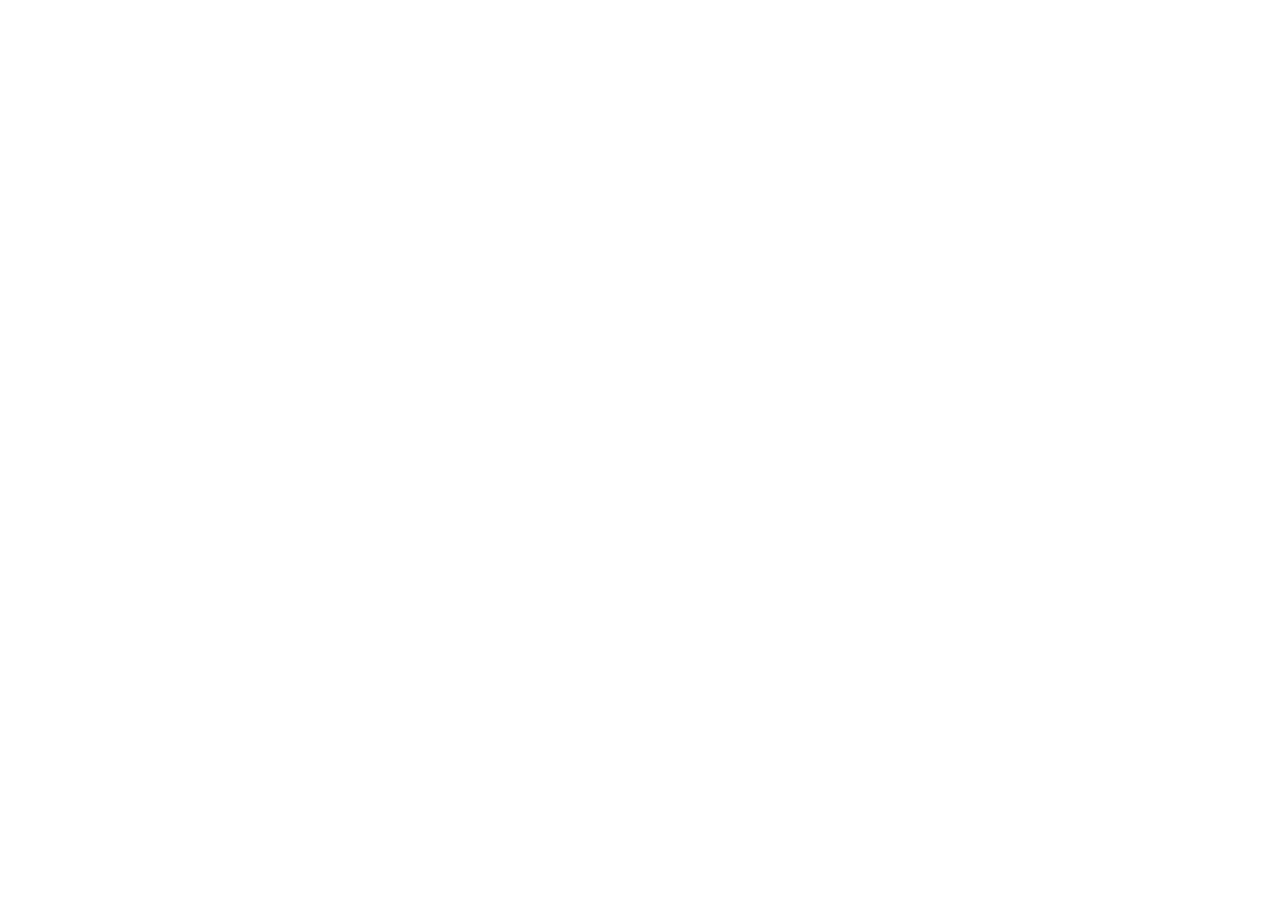
==== index.html @ 62852142 "exclamações" ====
<!DOCTYPE html>
<html lang="en">
<head>
    <meta charset="UTF-8">
    <meta name="viewport" content="width=device-width, initial-scale=1.0">
    <title>Biinks 3D!!!!</title>
    <link rel="stylesheet" href="style.css">
</head>
<body>

    <script src="script.js"></script>
</body>
</html>
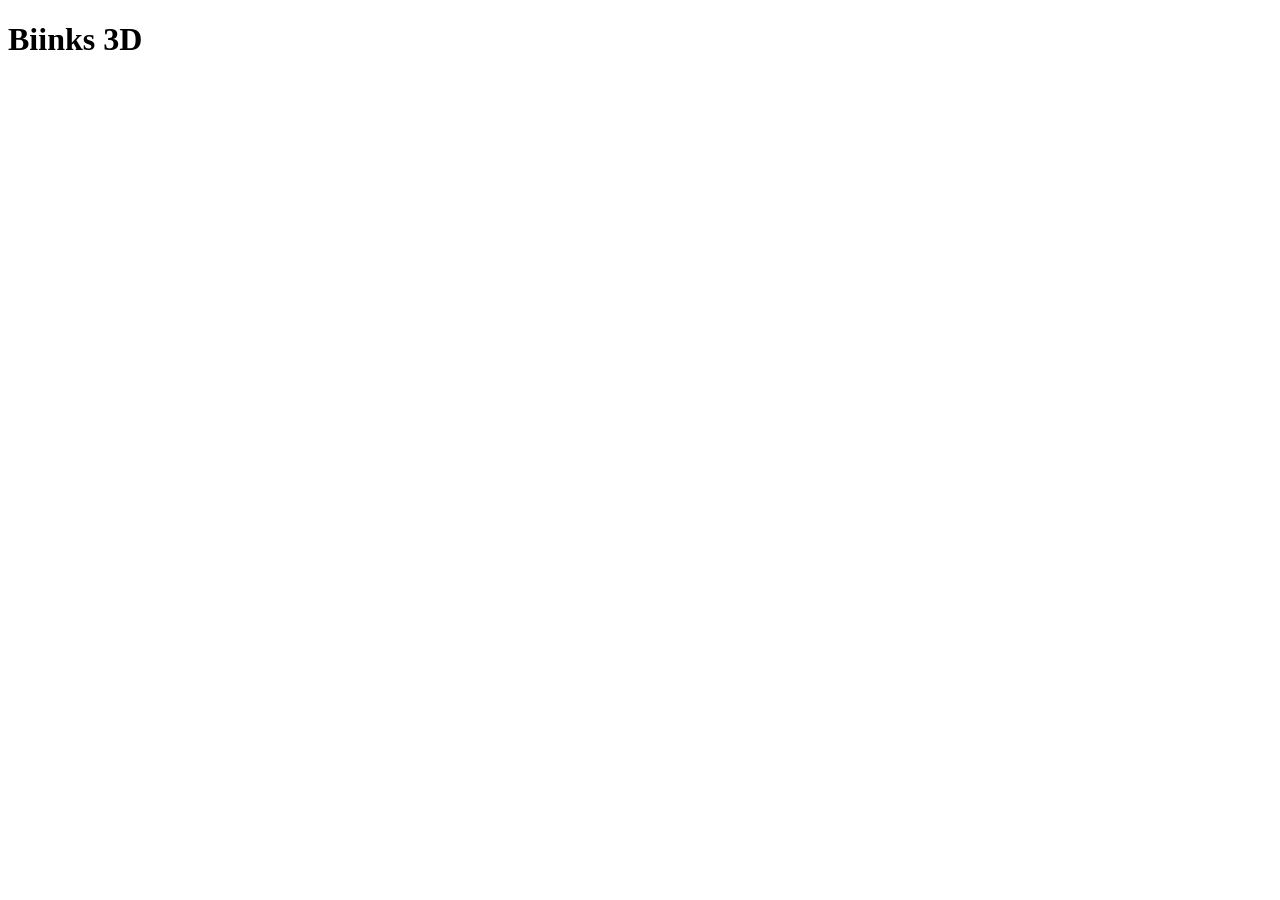
==== commit 6fed258f: "add o h1" ====
--- a/index.html
+++ b/index.html
@@ -3,10 +3,13 @@
 <head>
     <meta charset="UTF-8">
     <meta name="viewport" content="width=device-width, initial-scale=1.0">
-    <title>Biinks 3D!!!!</title>
-    <link rel="stylesheet" href="style.css">
+    <title>Biinks 3D</title>
+    <link rel="stylesheet" href="style.css"> 
 </head>
 <body>
+    <header>
+        <h1>Biinks 3D</h1>
+    </header>
 
     <script src="script.js"></script>
 </body>
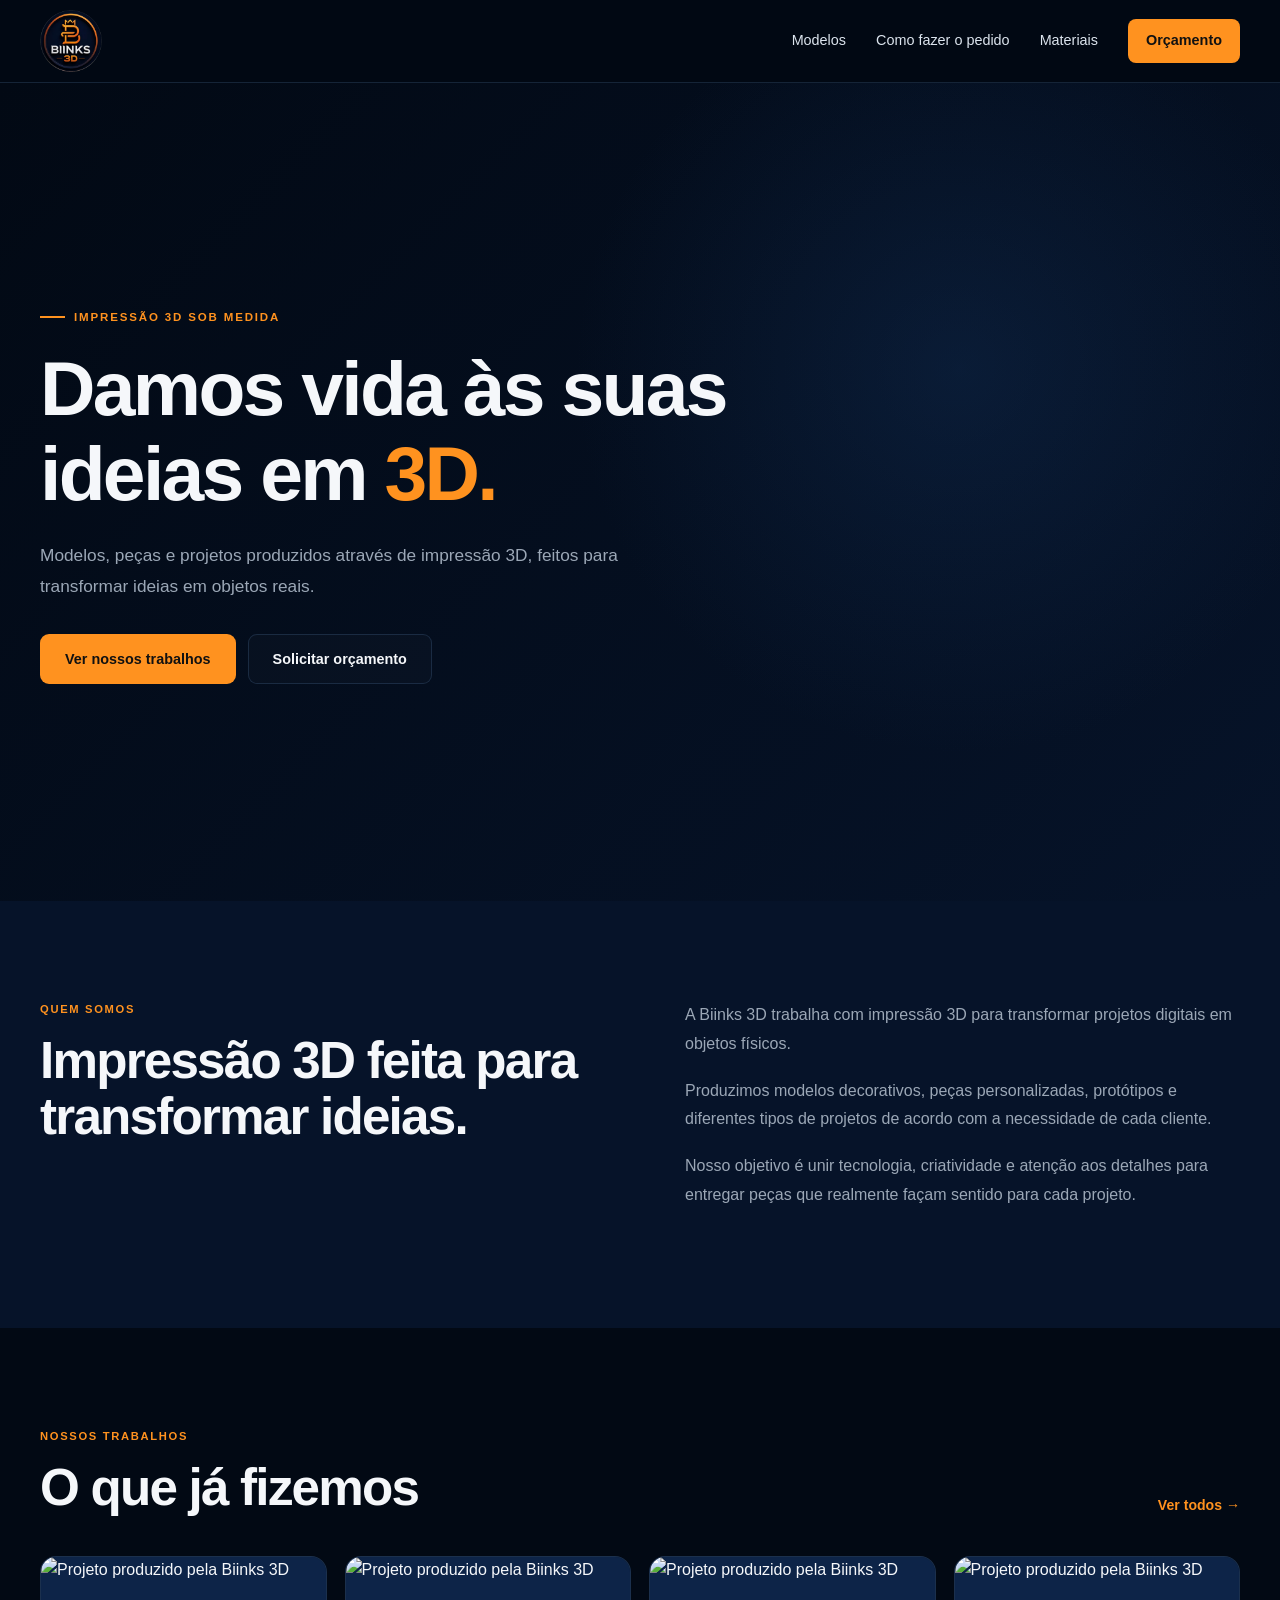
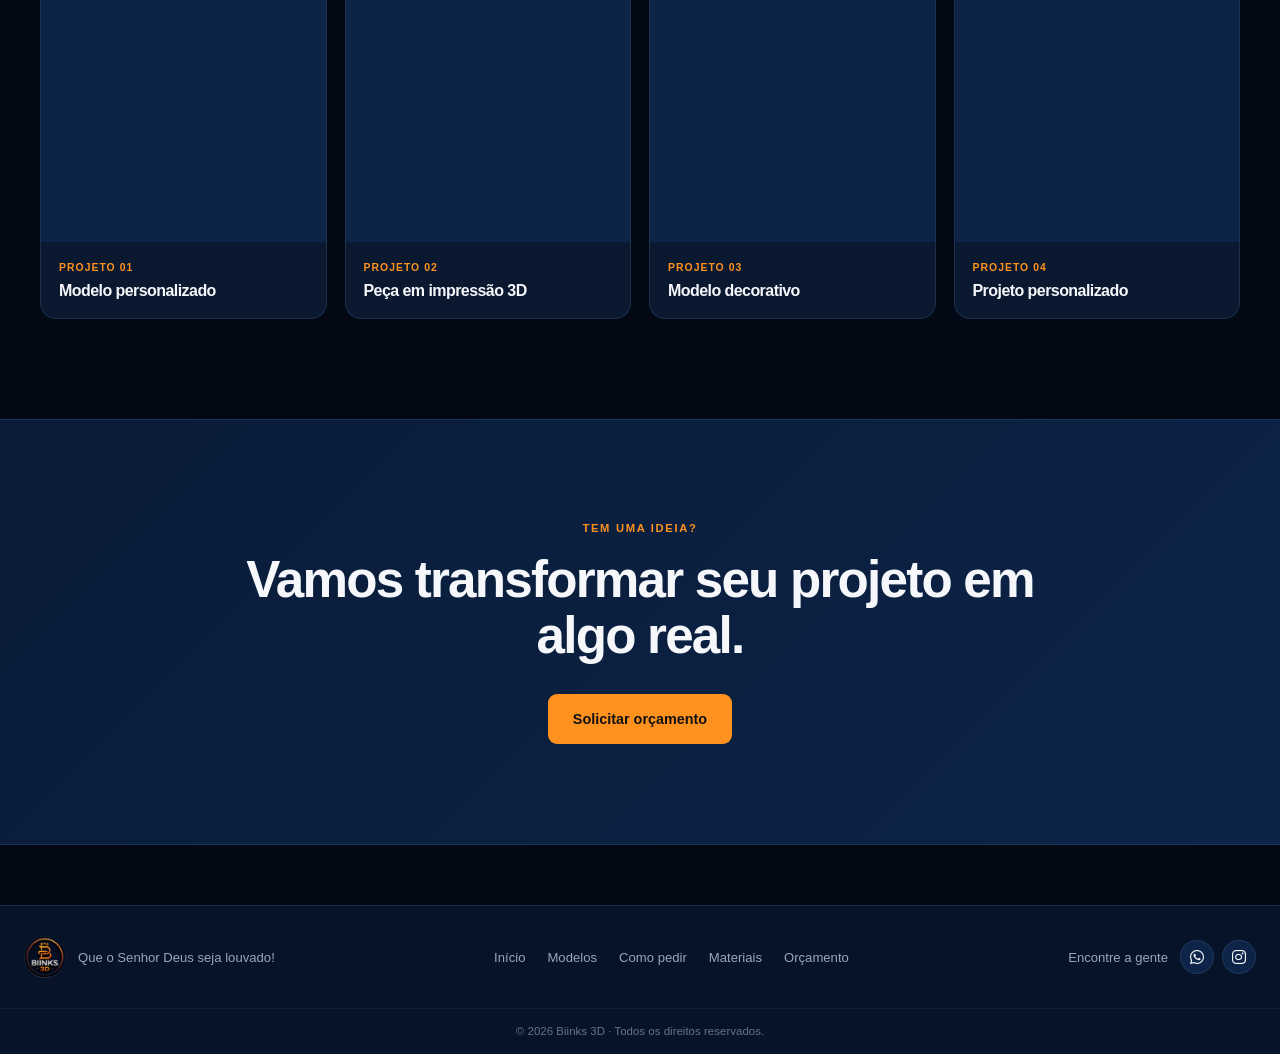
==== commit bde15b42: "Fiz a base ai, tem um detalhe pra lembrar de colocar o número de whatsapp no icone do zap, fora isso" ====
--- a/index.html
+++ b/index.html
@@ -1,16 +1,357 @@
 <!DOCTYPE html>
-<html lang="en">
+<html lang="pt-BR">
 <head>
     <meta charset="UTF-8">
     <meta name="viewport" content="width=device-width, initial-scale=1.0">
-    <title>Biinks 3D</title>
-    <link rel="stylesheet" href="style.css"> 
+
+    <title>Biinks 3D | Impressão 3D</title>
+
+    <link rel="stylesheet" href="style.css">
+
+    <link rel="stylesheet" href="https://cdnjs.cloudflare.com/ajax/libs/font-awesome/6.5.2/css/all.min.css">
 </head>
+
 <body>
-    <header>
-        <h1>Biinks 3D</h1>
-    </header>
-
-    <script src="script.js"></script>
+
+<header class="site-header">
+
+    <div class="header-container">
+
+        <a href="index.html" class="brand">
+            <img src="imagens/logo_blinks_3d.png"
+                 alt="Blinks 3D"
+                 class="brand-logo">
+        </a>
+
+        <nav class="main-nav">
+
+            <a href="modelos.html">Modelos</a>
+
+            <a href="pedido.html">
+                Como fazer o pedido
+            </a>
+
+            <a href="materiais.html">
+                Materiais
+            </a>
+
+            <a href="orcamento.html"
+               class="nav-button">
+                Orçamento
+            </a>
+
+        </nav>
+
+    </div>
+
+</header>
+
+
+<main>
+
+    <!-- HERO -->
+
+    <section class="home-hero">
+
+        <div class="container">
+
+            <span class="eyebrow">
+                IMPRESSÃO 3D SOB MEDIDA
+            </span>
+
+            <h1>
+                Damos vida às suas ideias
+                em <span>3D.</span>
+            </h1>
+
+            <p class="hero-text">
+                Modelos, peças e projetos produzidos através
+                de impressão 3D, feitos para transformar
+                ideias em objetos reais.
+            </p>
+
+            <div class="hero-actions">
+
+                <a href="modelos.html" class="btn btn-primary">
+                    Ver nossos trabalhos
+                </a>
+
+                <a href="orcamento.html" class="btn btn-secondary">
+                    Solicitar orçamento
+                </a>
+
+            </div>
+
+        </div>
+
+    </section>
+
+
+    <!-- QUEM SOMOS -->
+
+    <section class="about-section">
+
+        <div class="container about-grid">
+
+            <div>
+
+                <span class="section-label">
+                    QUEM SOMOS
+                </span>
+
+                <h2>
+                    Impressão 3D feita
+                    para transformar ideias.
+                </h2>
+
+            </div>
+
+            <div>
+
+                <p>
+                    A Biinks 3D trabalha com impressão 3D
+                    para transformar projetos digitais em
+                    objetos físicos.
+                </p>
+
+                <p>
+                    Produzimos modelos decorativos, peças
+                    personalizadas, protótipos e diferentes
+                    tipos de projetos de acordo com a
+                    necessidade de cada cliente.
+                </p>
+
+                <p>
+                    Nosso objetivo é unir tecnologia,
+                    criatividade e atenção aos detalhes
+                    para entregar peças que realmente
+                    façam sentido para cada projeto.
+                </p>
+
+            </div>
+
+        </div>
+
+    </section>
+
+
+    <!-- TRABALHOS -->
+
+    <section class="projects-section">
+
+        <div class="container">
+
+            <div class="section-heading">
+
+                <div>
+
+                    <span class="section-label">
+                        NOSSOS TRABALHOS
+                    </span>
+
+                    <h2>
+                        O que já fizemos
+                    </h2>
+
+                </div>
+
+                <a href="modelos.html" class="text-link">
+                    Ver todos →
+                </a>
+
+            </div>
+
+
+            <div class="projects-grid">
+
+                <!-- FOTO 1 -->
+
+                <article class="project-card">
+
+                    <div class="project-image">
+
+                        <img src="imagens/projeto1.jpg"
+                             alt="Projeto produzido pela Biinks 3D">
+
+                    </div>
+
+                    <div class="project-info">
+
+                        <span>
+                            Projeto 01
+                        </span>
+
+                        <h3>
+                            Modelo personalizado
+                        </h3>
+
+                    </div>
+
+                </article>
+
+
+                <!-- FOTO 2 -->
+
+                <article class="project-card">
+
+                    <div class="project-image">
+
+                        <img src="imagens/projeto2.jpg"
+                             alt="Projeto produzido pela Biinks 3D">
+
+                    </div>
+
+                    <div class="project-info">
+
+                        <span>
+                            Projeto 02
+                        </span>
+
+                        <h3>
+                            Peça em impressão 3D
+                        </h3>
+
+                    </div>
+
+                </article>
+
+
+                <!-- FOTO 3 -->
+
+                <article class="project-card">
+
+                    <div class="project-image">
+
+                        <img src="imagens/projeto3.jpg"
+                             alt="Projeto produzido pela Biinks 3D">
+
+                    </div>
+
+                    <div class="project-info">
+
+                        <span>
+                            Projeto 03
+                        </span>
+
+                        <h3>
+                            Modelo decorativo
+                        </h3>
+
+                    </div>
+
+                </article>
+
+
+                <!-- FOTO 4 -->
+
+                <article class="project-card">
+
+                    <div class="project-image">
+
+                        <img src="imagens/projeto4.jpg"
+                             alt="Projeto produzido pela Biinks 3D">
+
+                    </div>
+
+                    <div class="project-info">
+
+                        <span>
+                            Projeto 04
+                        </span>
+
+                        <h3>
+                            Projeto personalizado
+                        </h3>
+
+                    </div>
+
+                </article>
+
+            </div>
+
+        </div>
+
+    </section>
+
+
+    <!-- CTA -->
+
+    <section class="home-cta">
+
+        <div class="container">
+
+            <span class="section-label">
+                TEM UMA IDEIA?
+            </span>
+
+            <h2>
+                Vamos transformar seu projeto
+                em algo real.
+            </h2>
+
+            <a href="orcamento.html" class="btn btn-primary">
+                Solicitar orçamento
+            </a>
+
+        </div>
+
+    </section>
+
+</main>
+
+
+<footer class="site-footer">
+
+    <div class="footer-container">
+
+        <div class="footer-brand">
+            <img src="imagens/logo_blinks_3d.png"
+                 alt="Biinks 3D"
+                 class="footer-logo">
+
+            <p>Que o Senhor Deus seja louvado!</p>
+        </div>
+
+        <div class="footer-navigation">
+            <a href="index.html">Início</a>
+            <a href="modelos.html">Modelos</a>
+            <a href="pedido.html">Como pedir</a>
+            <a href="materiais.html">Materiais</a>
+            <a href="orcamento.html">Orçamento</a>
+        </div>
+
+        <div class="footer-social">
+            <span>Encontre a gente</span>
+
+            <div class="social-icons">
+
+                <a href="https://wa.me/5581991167109"
+                   target="_blank"
+                   rel="noopener noreferrer"
+                   aria-label="WhatsApp">
+                    <i class="fa-brands fa-whatsapp"></i>
+                </a>
+
+                <a href="https://www.instagram.com/biinks3d/"
+                   target="_blank"
+                   rel="noopener noreferrer"
+                   aria-label="Instagram">
+                    <i class="fa-brands fa-instagram"></i>
+                </a>
+
+            </div>
+        </div>
+
+    </div>
+
+    <div class="footer-bottom">
+        <p>© 2026 Biinks 3D · Todos os direitos reservados.</p>
+    </div>
+
+</footer>
+
+
+<script src="script.js"></script>
+
 </body>
-</html>
+</html>
--- a/style.css
+++ b/style.css
@@ -0,0 +1,1883 @@
+/* =========================================================
+   BLINKS 3D
+   STYLE.CSS
+   Desktop + Tablet + Mobile
+   ========================================================= */
+
+
+/* =========================================================
+   VARIÁVEIS
+   ========================================================= */
+
+:root {
+    --blue-darkest: #020914;
+    --blue-dark: #061329;
+    --blue: #091b38;
+    --blue-medium: #0d2448;
+    --blue-light: #14345f;
+
+    --orange: #ff921f;
+    --orange-light: #ffad3d;
+
+    --white: #f5f7fa;
+    --white-soft: #dce4ee;
+
+    --gray: #9ba7b6;
+    --gray-dark: #667487;
+
+    --border: rgba(74, 108, 150, 0.28);
+
+    --card: #0a1930;
+    --card-light: #0e203a;
+
+    --container: 1400px;
+
+    --radius: 16px;
+    --radius-small: 10px;
+
+    --transition: 0.25s ease;
+}
+
+
+/* =========================================================
+   RESET
+   ========================================================= */
+
+* {
+    margin: 0;
+    padding: 0;
+    box-sizing: border-box;
+}
+
+html {
+    scroll-behavior: smooth;
+}
+
+body {
+    min-height: 100vh;
+
+    overflow-x: hidden;
+
+    background: var(--blue-darkest);
+
+    color: var(--white);
+
+    font-family:
+        "DM Sans",
+        "Segoe UI",
+        Arial,
+        sans-serif;
+
+    line-height: 1.6;
+}
+
+img {
+    display: block;
+    max-width: 100%;
+}
+
+a {
+    color: inherit;
+    text-decoration: none;
+}
+
+button,
+input,
+select,
+textarea {
+    font: inherit;
+}
+
+
+/* =========================================================
+   CONTAINER
+   ========================================================= */
+
+.container {
+    width: min(
+        var(--container),
+        calc(100% - 80px)
+    );
+
+    margin: 0 auto;
+}
+
+
+/* =========================================================
+   HEADER
+   ========================================================= */
+
+.site-header {
+    position: sticky;
+    top: 0;
+    z-index: 1000;
+
+    background: rgba(2, 9, 20, 0.94);
+
+    border-bottom:
+        1px solid var(--border);
+
+    backdrop-filter: blur(16px);
+}
+
+.header-container {
+    width: min(
+        var(--container),
+        calc(100% - 80px)
+    );
+
+    min-height: 82px;
+
+    margin: 0 auto;
+
+    display: flex;
+    align-items: center;
+    justify-content: space-between;
+
+    gap: 30px;
+}
+
+
+/* =========================================================
+   LOGO
+   ========================================================= */
+
+.brand {
+    display: flex;
+    align-items: center;
+
+    flex-shrink: 0;
+}
+
+.brand-logo {
+    width: 62px;
+    height: 62px;
+
+    object-fit: contain;
+
+    transition:
+        transform var(--transition);
+}
+
+.brand:hover .brand-logo {
+    transform: scale(1.04);
+}
+
+
+/* =========================================================
+   MENU
+   ========================================================= */
+
+.main-nav {
+    display: flex;
+    align-items: center;
+
+    gap: 30px;
+}
+
+.main-nav a {
+    position: relative;
+
+    color: var(--white-soft);
+
+    font-size: 0.9rem;
+    font-weight: 500;
+
+    white-space: nowrap;
+
+    transition:
+        color var(--transition);
+}
+
+.main-nav a:not(.nav-button)::after {
+    content: "";
+
+    position: absolute;
+
+    left: 0;
+    bottom: -7px;
+
+    width: 0;
+    height: 2px;
+
+    background: var(--orange);
+
+    transition:
+        width var(--transition);
+}
+
+.main-nav a:hover {
+    color: var(--white);
+}
+
+.main-nav a:not(.nav-button):hover::after {
+    width: 100%;
+}
+
+
+/* botão orçamento */
+
+.nav-button {
+    padding: 10px 18px;
+
+    border-radius: 8px;
+
+    background: var(--orange);
+
+    color: #111 !important;
+
+    font-weight: 700 !important;
+
+    transition:
+        transform var(--transition),
+        background var(--transition);
+}
+
+.nav-button:hover {
+    background: var(--orange-light);
+
+    transform: translateY(-2px);
+}
+
+
+/* =========================================================
+   TIPOGRAFIA
+   ========================================================= */
+
+h1,
+h2,
+h3 {
+    line-height: 1.1;
+
+    letter-spacing: -0.035em;
+}
+
+h1 {
+    font-size: clamp(
+        3rem,
+        6vw,
+        5.7rem
+    );
+}
+
+h2 {
+    font-size: clamp(
+        2rem,
+        4vw,
+        3.5rem
+    );
+}
+
+h3 {
+    font-size: 1.15rem;
+}
+
+p {
+    color: var(--gray);
+}
+
+
+/* =========================================================
+   TEXTOS DE APOIO
+   ========================================================= */
+
+.eyebrow {
+    display: inline-flex;
+    align-items: center;
+
+    gap: 9px;
+
+    margin-bottom: 20px;
+
+    color: var(--orange);
+
+    font-size: 0.72rem;
+    font-weight: 800;
+
+    letter-spacing: 0.16em;
+
+    text-transform: uppercase;
+}
+
+.eyebrow::before {
+    content: "";
+
+    width: 25px;
+    height: 2px;
+
+    background: var(--orange);
+}
+
+.section-label {
+    display: block;
+
+    margin-bottom: 14px;
+
+    color: var(--orange);
+
+    font-size: 0.7rem;
+    font-weight: 800;
+
+    letter-spacing: 0.15em;
+
+    text-transform: uppercase;
+}
+
+
+/* =========================================================
+   BOTÕES
+   ========================================================= */
+
+.btn {
+    min-height: 50px;
+
+    display: inline-flex;
+    align-items: center;
+    justify-content: center;
+
+    padding: 0 24px;
+
+    border-radius: 9px;
+
+    font-size: 0.9rem;
+    font-weight: 700;
+
+    border: 1px solid transparent;
+
+    transition:
+        transform var(--transition),
+        background var(--transition),
+        border-color var(--transition);
+}
+
+.btn-primary {
+    background: var(--orange);
+
+    color: #111;
+}
+
+.btn-primary:hover {
+    background: var(--orange-light);
+
+    transform: translateY(-2px);
+}
+
+.btn-secondary {
+    background: rgba(255,255,255,0.02);
+
+    border-color: var(--border);
+
+    color: var(--white);
+}
+
+.btn-secondary:hover {
+    background: var(--blue-medium);
+
+    transform: translateY(-2px);
+}
+
+.btn-full {
+    width: 100%;
+}
+
+
+/* =========================================================
+   HOME
+   ========================================================= */
+
+.home-hero {
+    min-height: calc(100vh - 82px);
+
+    display: flex;
+    align-items: center;
+
+    padding: 90px 0;
+
+    background:
+        radial-gradient(
+            circle at 75% 35%,
+            rgba(20, 52, 95, 0.35),
+            transparent 35%
+        ),
+        linear-gradient(
+            135deg,
+            var(--blue-darkest),
+            var(--blue-dark)
+        );
+}
+
+.home-hero h1 {
+    max-width: 900px;
+
+    margin-bottom: 25px;
+}
+
+.home-hero h1 span {
+    color: var(--orange);
+}
+
+.hero-text {
+    max-width: 650px;
+
+    margin-bottom: 32px;
+
+    font-size: 1.08rem;
+
+    line-height: 1.8;
+}
+
+.hero-actions {
+    display: flex;
+
+    flex-wrap: wrap;
+
+    gap: 12px;
+}
+
+
+/* =========================================================
+   QUEM SOMOS
+   ========================================================= */
+
+.about-section {
+    padding: 100px 0;
+
+    background: var(--blue-dark);
+}
+
+.about-grid {
+    display: grid;
+
+    grid-template-columns:
+        1fr 1fr;
+
+    gap: 90px;
+
+    align-items: start;
+}
+
+.about-grid h2 {
+    max-width: 600px;
+}
+
+.about-grid > div:last-child {
+    max-width: 620px;
+}
+
+.about-grid p {
+    margin-bottom: 18px;
+
+    font-size: 1rem;
+
+    line-height: 1.8;
+}
+
+
+/* =========================================================
+   SEÇÕES
+   ========================================================= */
+
+.projects-section,
+.gallery-section,
+.process-section,
+.materials-section,
+.quote-section {
+    padding: 100px 0;
+}
+
+.projects-section,
+.gallery-section,
+.process-section,
+.materials-section,
+.quote-section {
+    background: var(--blue-darkest);
+}
+
+
+/* =========================================================
+   CABEÇALHO DAS SEÇÕES
+   ========================================================= */
+
+.section-heading {
+    display: flex;
+
+    align-items: flex-end;
+    justify-content: space-between;
+
+    gap: 25px;
+
+    margin-bottom: 40px;
+}
+
+.text-link {
+    color: var(--orange);
+
+    font-size: 0.88rem;
+
+    font-weight: 700;
+
+    white-space: nowrap;
+}
+
+.text-link:hover {
+    color: var(--orange-light);
+}
+
+
+/* =========================================================
+   PROJETOS
+   ========================================================= */
+
+.projects-grid {
+    display: grid;
+
+    grid-template-columns:
+        repeat(4, 1fr);
+
+    gap: 18px;
+}
+
+.project-card {
+    overflow: hidden;
+
+    background: var(--card);
+
+    border:
+        1px solid var(--border);
+
+    border-radius: var(--radius);
+
+    transition:
+        transform var(--transition),
+        border-color var(--transition);
+}
+
+.project-card:hover {
+    transform: translateY(-5px);
+
+    border-color:
+        rgba(255,146,31,0.35);
+}
+
+.project-image {
+    width: 100%;
+
+    aspect-ratio: 1 / 1;
+
+    overflow: hidden;
+
+    background: var(--blue-medium);
+}
+
+.project-image img {
+    width: 100%;
+    height: 100%;
+
+    object-fit: cover;
+
+    transition:
+        transform 0.4s ease;
+}
+
+.project-card:hover img {
+    transform: scale(1.04);
+}
+
+.project-info {
+    padding: 18px;
+}
+
+.project-info span {
+    display: block;
+
+    margin-bottom: 6px;
+
+    color: var(--orange);
+
+    font-size: 0.65rem;
+
+    font-weight: 800;
+
+    letter-spacing: 0.1em;
+
+    text-transform: uppercase;
+}
+
+.project-info h3 {
+    font-size: 1rem;
+}
+
+
+/* =========================================================
+   CTA
+   ========================================================= */
+
+.home-cta {
+    padding: 100px 0;
+
+    text-align: center;
+
+    background:
+        linear-gradient(
+            135deg,
+            var(--blue),
+            var(--blue-medium)
+        );
+
+    border-top:
+        1px solid var(--border);
+
+    border-bottom:
+        1px solid var(--border);
+}
+
+.home-cta .container {
+    display: flex;
+
+    flex-direction: column;
+
+    align-items: center;
+}
+
+.home-cta h2 {
+    max-width: 800px;
+
+    margin-bottom: 30px;
+}
+
+
+/* =========================================================
+   PÁGINAS INTERNAS
+   ========================================================= */
+
+.page-hero {
+    padding: 100px 0 85px;
+
+    background:
+        radial-gradient(
+            circle at 70% 20%,
+            rgba(20,52,95,0.35),
+            transparent 38%
+        ),
+        var(--blue-dark);
+
+    border-bottom:
+        1px solid var(--border);
+}
+
+.page-hero h1 {
+    max-width: 850px;
+
+    margin-bottom: 22px;
+}
+
+.page-hero p {
+    max-width: 650px;
+
+    font-size: 1.05rem;
+
+    line-height: 1.8;
+}
+
+
+/* =========================================================
+   GALERIA
+   ========================================================= */
+
+.gallery-grid {
+    display: grid;
+
+    grid-template-columns:
+        repeat(3, 1fr);
+
+    gap: 22px;
+}
+
+.gallery-card {
+    overflow: hidden;
+
+    background: var(--card);
+
+    border:
+        1px solid var(--border);
+
+    border-radius: var(--radius);
+
+    transition:
+        transform var(--transition),
+        border-color var(--transition);
+}
+
+.gallery-card:hover {
+    transform: translateY(-5px);
+
+    border-color:
+        rgba(255,146,31,0.35);
+}
+
+.gallery-card > img {
+    width: 100%;
+
+    aspect-ratio: 4 / 3;
+
+    object-fit: cover;
+
+    background: var(--blue-medium);
+
+    transition:
+        transform 0.4s ease;
+}
+
+.gallery-card:hover > img {
+    transform: scale(1.04);
+}
+
+.gallery-card > div {
+    padding: 20px;
+}
+
+.gallery-card span {
+    display: block;
+
+    margin-bottom: 7px;
+
+    color: var(--orange);
+
+    font-size: 0.65rem;
+
+    font-weight: 800;
+
+    letter-spacing: 0.1em;
+
+    text-transform: uppercase;
+}
+
+.gallery-card h3 {
+    font-size: 1.1rem;
+}
+
+
+/* =========================================================
+   PROCESSO
+   ========================================================= */
+
+.process-grid {
+    display: grid;
+
+    grid-template-columns:
+        repeat(4, 1fr);
+
+    gap: 18px;
+}
+
+.process-card {
+    min-height: 300px;
+
+    padding: 28px;
+
+    background: var(--card);
+
+    border:
+        1px solid var(--border);
+
+    border-radius: var(--radius);
+
+    transition:
+        transform var(--transition),
+        border-color var(--transition);
+}
+
+.process-card:hover {
+    transform: translateY(-5px);
+
+    border-color:
+        rgba(255,146,31,0.35);
+}
+
+.process-number {
+    width: 48px;
+    height: 48px;
+
+    display: flex;
+    align-items: center;
+    justify-content: center;
+
+    margin-bottom: 50px;
+
+    border:
+        1px solid rgba(255,146,31,0.35);
+
+    border-radius: 50%;
+
+    color: var(--orange);
+
+    font-size: 0.75rem;
+
+    font-weight: 800;
+}
+
+.process-card h2 {
+    margin-bottom: 13px;
+
+    font-size: 1.4rem;
+}
+
+.process-card p {
+    font-size: 0.9rem;
+
+    line-height: 1.7;
+}
+
+
+/* =========================================================
+   MATERIAIS
+   ========================================================= */
+
+.materials-grid {
+    display: grid;
+
+    grid-template-columns:
+        repeat(4, 1fr);
+
+    gap: 18px;
+}
+
+.material-card {
+    min-height: 290px;
+
+    padding: 30px;
+
+    background:
+        linear-gradient(
+            145deg,
+            var(--card),
+            var(--card-light)
+        );
+
+    border:
+        1px solid var(--border);
+
+    border-radius: var(--radius);
+
+    transition:
+        transform var(--transition),
+        border-color var(--transition);
+}
+
+.material-card:hover {
+    transform: translateY(-5px);
+
+    border-color:
+        rgba(255,146,31,0.35);
+}
+
+.material-tag {
+    display: block;
+
+    margin-bottom: 55px;
+
+    color: var(--orange);
+
+    font-size: 0.65rem;
+
+    font-weight: 800;
+
+    letter-spacing: 0.1em;
+}
+
+.material-card h2 {
+    margin-bottom: 12px;
+
+    font-size: 1.7rem;
+}
+
+.material-card p {
+    font-size: 0.9rem;
+
+    line-height: 1.7;
+}
+
+
+/* =========================================================
+   ORÇAMENTO
+   ========================================================= */
+
+.quote-layout {
+    display: grid;
+
+    grid-template-columns:
+        0.8fr 1.2fr;
+
+    gap: 80px;
+
+    align-items: start;
+}
+
+.quote-info {
+    
+
+    top: 110px;
+}
+
+.quote-info h2 {
+    max-width: 500px;
+
+    margin-bottom: 22px;
+}
+
+.quote-info > p {
+    max-width: 520px;
+
+    line-height: 1.8;
+}
+
+.quote-note {
+    margin-top: 35px;
+
+    padding: 22px;
+
+    background: var(--card);
+
+    border:
+        1px solid var(--border);
+
+    border-left:
+        3px solid var(--orange);
+
+    border-radius: var(--radius-small);
+}
+
+.quote-note strong {
+    display: block;
+
+    margin-bottom: 5px;
+}
+
+.quote-note p {
+    font-size: 0.88rem;
+
+    line-height: 1.7;
+}
+
+
+/* =========================================================
+   FORMULÁRIO
+   ========================================================= */
+
+.quote-form {
+    display: flex;
+
+    flex-direction: column;
+
+    gap: 20px;
+
+    padding: 32px;
+
+    background: var(--card);
+
+    border:
+        1px solid var(--border);
+
+    border-radius: var(--radius);
+}
+
+.form-group {
+    display: flex;
+
+    flex-direction: column;
+
+    gap: 8px;
+}
+
+.form-group label {
+    color: var(--white-soft);
+
+    font-size: 0.82rem;
+
+    font-weight: 600;
+}
+
+.form-group input,
+.form-group select,
+.form-group textarea {
+    width: 100%;
+
+    padding: 13px 14px;
+
+    background: var(--blue-dark);
+
+    color: var(--white);
+
+    border:
+        1px solid var(--border);
+
+    border-radius: 8px;
+
+    outline: none;
+
+    transition:
+        border-color var(--transition),
+        background var(--transition);
+}
+
+.form-group input::placeholder,
+.form-group textarea::placeholder {
+    color: var(--gray-dark);
+}
+
+.form-group input:focus,
+.form-group select:focus,
+.form-group textarea:focus {
+    background: var(--blue);
+
+    border-color: var(--orange);
+}
+
+.form-group textarea {
+    min-height: 150px;
+
+    resize: vertical;
+}
+
+.form-group select {
+    cursor: pointer;
+}
+
+.form-group input[type="file"] {
+    padding: 11px;
+}
+
+.form-group input[type="file"]::file-selector-button {
+    margin-right: 10px;
+
+    padding: 7px 12px;
+
+    border: 0;
+
+    border-radius: 6px;
+
+    background: var(--blue-light);
+
+    color: var(--white);
+
+    cursor: pointer;
+}
+
+
+/* =========================
+   FOOTER
+========================= */
+
+.site-footer {
+    background: var(--blue-dark);
+    border-top: 1px solid var(--border);
+    margin-top: 60px;
+}
+
+.footer-container {
+    width: min(var(--container), calc(100% - 48px));
+    margin: 0 auto;
+    padding: 30px 0;
+
+    display: flex;
+    align-items: center;
+    justify-content: space-between;
+    gap: 30px;
+}
+
+/* Logo */
+
+.footer-brand {
+    display: flex;
+    align-items: center;
+    gap: 12px;
+}
+
+.footer-logo {
+    width: 42px;
+    height: 42px;
+    object-fit: contain;
+}
+
+.footer-brand p {
+    margin: 0;
+    color: var(--gray);
+    font-size: 0.82rem;
+}
+
+/* Navegação */
+
+.footer-navigation {
+    display: flex;
+    align-items: center;
+    gap: 22px;
+}
+
+.footer-navigation a {
+    color: var(--gray);
+    text-decoration: none;
+    font-size: 0.82rem;
+    transition: var(--transition);
+}
+
+.footer-navigation a:hover {
+    color: var(--white);
+}
+
+/* Redes sociais */
+
+.footer-social {
+    display: flex;
+    align-items: center;
+    gap: 12px;
+}
+
+.footer-social > span {
+    color: var(--gray);
+    font-size: 0.82rem;
+}
+
+.social-icons {
+    display: flex;
+    gap: 8px;
+}
+
+.social-icons a {
+    width: 34px;
+    height: 34px;
+
+    display: flex;
+    align-items: center;
+    justify-content: center;
+
+    color: var(--white);
+    background: var(--blue-medium);
+
+    border: 1px solid var(--border);
+    border-radius: 50%;
+
+    text-decoration: none;
+    font-size: 16px;
+
+    transition: var(--transition);
+}
+
+.social-icons a:hover {
+    color: var(--white);
+    background: var(--blue-light);
+    transform: translateY(-2px);
+}
+
+/* Direitos */
+
+.footer-bottom {
+    border-top: 1px solid rgba(74, 108, 150, 0.15);
+    text-align: center;
+    padding: 13px 20px;
+}
+
+.footer-bottom p {
+    margin: 0;
+    color: var(--gray-dark);
+    font-size: 0.72rem;
+}
+
+
+
+/* ========================================
+   RESPONSIVIDADE — TABLET
+======================================== */
+
+@media (max-width: 1050px) {
+
+    .cards-grid {
+        grid-template-columns: repeat(2, 1fr);
+    }
+
+    .process-grid {
+        grid-template-columns: repeat(2, 1fr);
+    }
+
+    .materials-grid {
+        grid-template-columns: repeat(2, 1fr);
+    }
+
+    .gallery {
+        grid-template-columns: repeat(2, 1fr);
+    }
+
+    .quote-layout {
+        grid-template-columns: 1fr;
+    }
+
+    .cta-box {
+        padding: 40px;
+    }
+
+    /* FOOTER */
+
+    .footer-container {
+        flex-wrap: nowrap;
+        gap: 20px;
+    }
+
+    .footer-brand {
+        flex-shrink: 0;
+    }
+
+    .footer-navigation {
+        gap: 14px;
+        flex-shrink: 0;
+    }
+
+    .footer-navigation a {
+        white-space: nowrap;
+    }
+
+    .footer-social {
+        flex-shrink: 0;
+        white-space: nowrap;
+    }
+
+}
+
+/* =========================================================
+   MOBILE
+   ========================================================= */
+
+@media (max-width: 700px) {
+
+.site-footer {
+    margin-top: 40px;
+}
+
+.footer-container {
+    width: calc(100% - 32px);
+    padding: 28px 0;
+    flex-direction: column;
+    text-align: center;
+    gap: 22px;
+}
+
+.footer-brand {
+    flex-direction: column;
+    gap: 8px;
+}
+
+.footer-navigation {
+    flex-wrap: wrap;
+    justify-content: center;
+    gap: 8px 16px;
+}
+
+.footer-social {
+    flex-direction: column;
+    gap: 9px;
+}
+
+.footer-bottom {
+    padding: 12px 15px;
+}
+.footer-container {
+    width: calc(100% - 32px);
+    grid-template-columns: 1fr;
+    gap: 35px;
+    padding: 40px 0 30px;
+}
+
+.footer-brand {
+    max-width: 100%;
+}
+
+.footer-links,
+.footer-social {
+    gap: 8px;
+}
+
+.footer-bottom {
+    padding: 16px;
+}
+
+
+    /* -----------------------------------------
+       BASE
+       ----------------------------------------- */
+
+    .container {
+        width: calc(100% - 32px);
+    }
+
+
+    /* -----------------------------------------
+       HEADER
+       ----------------------------------------- */
+
+    .site-header {
+        position: relative;
+
+        background:
+            rgba(2, 9, 20, 0.98);
+    }
+
+    .header-container {
+        width: calc(100% - 24px);
+
+        min-height: auto;
+
+        padding: 12px 0 10px;
+
+        display: flex;
+
+        flex-direction: column;
+
+        gap: 10px;
+    }
+
+    .brand-logo {
+        width: 54px;
+        height: 54px;
+    }
+
+    .main-nav {
+        width: 100%;
+
+        display: grid;
+
+        grid-template-columns:
+            repeat(3, 1fr);
+
+        gap: 6px;
+    }
+
+    .main-nav a {
+        min-height: 38px;
+
+        display: flex;
+
+        align-items: center;
+        justify-content: center;
+
+        padding: 5px 3px;
+
+        border-radius: 6px;
+
+        font-size: 0.72rem;
+
+        text-align: center;
+
+        white-space: normal;
+    }
+
+    .main-nav a:not(.nav-button)::after {
+        display: none;
+    }
+
+    .main-nav a:not(.nav-button):hover {
+        background: var(--blue-medium);
+    }
+
+    .nav-button {
+        padding: 5px 8px;
+
+        background: var(--orange);
+    }
+
+
+    /* -----------------------------------------
+       TIPOGRAFIA
+       ----------------------------------------- */
+
+    h1 {
+        font-size: 2.65rem;
+
+        letter-spacing: -0.04em;
+    }
+
+    h2 {
+        font-size: 2rem;
+    }
+
+    h3 {
+        font-size: 1.05rem;
+    }
+
+
+    /* -----------------------------------------
+       HOME HERO
+       ----------------------------------------- */
+
+    .home-hero {
+        min-height: auto;
+
+        padding: 70px 0 65px;
+
+        background:
+            radial-gradient(
+                circle at 80% 20%,
+                rgba(20,52,95,0.3),
+                transparent 45%
+            ),
+            var(--blue-darkest);
+    }
+
+    .eyebrow {
+        margin-bottom: 16px;
+
+        font-size: 0.61rem;
+
+        letter-spacing: 0.13em;
+    }
+
+    .eyebrow::before {
+        width: 18px;
+    }
+
+    .home-hero h1 {
+        margin-bottom: 20px;
+    }
+
+    .hero-text {
+        margin-bottom: 26px;
+
+        font-size: 0.96rem;
+
+        line-height: 1.7;
+    }
+
+    .hero-actions {
+        display: grid;
+
+        grid-template-columns: 1fr;
+
+        gap: 9px;
+    }
+
+    .btn {
+        width: 100%;
+
+        min-height: 48px;
+    }
+
+
+    /* -----------------------------------------
+       QUEM SOMOS
+       ----------------------------------------- */
+
+    .about-section {
+        padding: 65px 0;
+    }
+
+    .about-grid {
+        grid-template-columns: 1fr;
+
+        gap: 30px;
+    }
+
+    .about-grid > div:last-child {
+        max-width: none;
+    }
+
+    .about-grid p {
+        font-size: 0.92rem;
+
+        line-height: 1.75;
+    }
+
+
+    /* -----------------------------------------
+       SEÇÕES
+       ----------------------------------------- */
+
+    .projects-section,
+    .gallery-section,
+    .process-section,
+    .materials-section,
+    .quote-section {
+        padding: 65px 0;
+    }
+
+    .section-heading {
+        display: block;
+
+        margin-bottom: 25px;
+    }
+
+    .section-heading h2 {
+        margin-bottom: 14px;
+    }
+
+
+    /* -----------------------------------------
+       PROJETOS
+       ----------------------------------------- */
+
+    .projects-grid {
+        grid-template-columns:
+            repeat(2, 1fr);
+
+        gap: 10px;
+    }
+
+    .project-card {
+        border-radius: 12px;
+    }
+
+    .project-image {
+        aspect-ratio: 1 / 1;
+    }
+
+    .project-info {
+        padding: 13px;
+    }
+
+    .project-info span {
+        font-size: 0.57rem;
+    }
+
+    .project-info h3 {
+        font-size: 0.86rem;
+    }
+
+
+    /* -----------------------------------------
+       CTA
+       ----------------------------------------- */
+
+    .home-cta {
+        padding: 70px 0;
+    }
+
+    .home-cta h2 {
+        margin-bottom: 25px;
+    }
+
+
+    /* -----------------------------------------
+       PÁGINAS INTERNAS
+       ----------------------------------------- */
+
+    .page-hero {
+        padding: 65px 0 55px;
+    }
+
+    .page-hero h1 {
+        margin-bottom: 18px;
+
+        font-size: 2.55rem;
+    }
+
+    .page-hero p {
+        font-size: 0.95rem;
+
+        line-height: 1.7;
+    }
+
+
+    /* -----------------------------------------
+       GALERIA
+       ----------------------------------------- */
+
+    .gallery-grid {
+        grid-template-columns:
+            repeat(2, 1fr);
+
+        gap: 10px;
+    }
+
+    .gallery-card {
+        border-radius: 12px;
+    }
+
+    .gallery-card > img {
+        aspect-ratio: 1 / 1;
+    }
+
+    .gallery-card > div {
+        padding: 13px;
+    }
+
+    .gallery-card span {
+        font-size: 0.56rem;
+    }
+
+    .gallery-card h3 {
+        font-size: 0.85rem;
+    }
+
+
+    /* -----------------------------------------
+       PROCESSO
+       ----------------------------------------- */
+
+    .process-grid {
+        grid-template-columns: 1fr;
+
+        gap: 10px;
+    }
+
+    .process-card {
+        min-height: auto;
+
+        padding: 22px;
+    }
+
+    .process-number {
+        width: 42px;
+        height: 42px;
+
+        margin-bottom: 25px;
+    }
+
+    .process-card h2 {
+        font-size: 1.3rem;
+    }
+
+    .process-card p {
+        font-size: 0.88rem;
+    }
+
+
+    /* -----------------------------------------
+       MATERIAIS
+       ----------------------------------------- */
+
+    .materials-grid {
+        grid-template-columns: 1fr;
+
+        gap: 10px;
+    }
+
+    .material-card {
+        min-height: auto;
+
+        padding: 23px;
+    }
+
+    .material-tag {
+        margin-bottom: 25px;
+    }
+
+    .material-card h2 {
+        font-size: 1.55rem;
+    }
+
+    .material-card p {
+        font-size: 0.88rem;
+    }
+
+
+    /* -----------------------------------------
+       ORÇAMENTO
+       ----------------------------------------- */
+
+    .quote-layout {
+        grid-template-columns: 1fr;
+
+        gap: 35px;
+    }
+
+    .quote-info {
+        position: static;
+    }
+
+    .quote-info h2 {
+        margin-bottom: 17px;
+    }
+
+    .quote-info > p {
+        font-size: 0.92rem;
+    }
+
+    .quote-note {
+        margin-top: 25px;
+
+        padding: 18px;
+    }
+
+    .quote-form {
+        padding: 20px;
+
+        gap: 17px;
+
+        border-radius: 13px;
+    }
+
+    .form-group {
+        gap: 7px;
+    }
+
+    .form-group label {
+        font-size: 0.78rem;
+    }
+
+    .form-group input,
+    .form-group select,
+    .form-group textarea {
+        padding: 12px;
+
+        font-size: 0.88rem;
+    }
+
+
+    /* -----------------------------------------
+       FOOTER
+       ----------------------------------------- */
+
+    .site-footer {
+        padding: 40px 0;
+    }
+
+    .footer-content {
+        flex-direction: column;
+
+        align-items: flex-start;
+
+        gap: 25px;
+    }
+
+    .footer-links {
+        width: 100%;
+
+        display: grid;
+
+        grid-template-columns:
+            repeat(2, 1fr);
+
+        gap: 10px 15px;
+
+        justify-content: flex-start;
+    }
+
+    .footer-links a {
+        font-size: 0.78rem;
+    }
+}
+
+
+/* =========================================================
+   CELULARES PEQUENOS
+   ========================================================= */
+
+@media (max-width: 390px) {
+
+    .container {
+        width: calc(100% - 26px);
+    }
+
+    .header-container {
+        width: calc(100% - 18px);
+    }
+
+    .main-nav a {
+        font-size: 0.67rem;
+    }
+
+    h1 {
+        font-size: 2.35rem;
+    }
+
+    .page-hero h1 {
+        font-size: 2.25rem;
+    }
+
+    .projects-grid,
+    .gallery-grid {
+        gap: 8px;
+    }
+
+    .project-info,
+    .gallery-card > div {
+        padding: 11px;
+    }
+
+    .project-info h3,
+    .gallery-card h3 {
+        font-size: 0.78rem;
+    }
+}
+
+
+/* =========================================================
+   ACESSIBILIDADE / MOVIMENTO
+   ========================================================= */
+
+@media (prefers-reduced-motion: reduce) {
+
+    *,
+    *::before,
+    *::after {
+        scroll-behavior: auto !important;
+
+        transition-duration:
+            0.01ms !important;
+    }
+}
+
+/* ========================================
+   ORÇAMENTO — TABLET
+======================================== */
+
+@media (min-width: 701px) and (max-width: 1050px) {
+
+    .quote-layout {
+        display: grid !important;
+
+        grid-template-columns: minmax(0, 1.6fr) minmax(240px, 0.9fr) !important;
+
+        grid-template-rows: auto !important;
+
+        column-gap: 35px;
+        row-gap: 0;
+
+        align-items: start;
+
+        width: 100%;
+
+        position: relative;
+
+        height: auto !important;
+        min-height: 0 !important;
+    }
+
+    .quote-form {
+        grid-column: 1 !important;
+        grid-row: 1 !important;
+
+        width: 100%;
+
+        position: relative !important;
+
+        height: auto !important;
+        min-height: 0 !important;
+
+        margin: 0 !important;
+
+        overflow: visible !important;
+
+        z-index: 1;
+    }
+
+    .quote-info {
+        grid-column: 2 !important;
+        grid-row: 1 !important;
+
+        width: 100%;
+
+        position: relative !important;
+
+        height: auto !important;
+        min-height: 0 !important;
+
+        margin: 0 !important;
+        padding: 10px 0 30px !important;
+
+        overflow: visible !important;
+
+        z-index: 1;
+    }
+
+    .quote-info h2 {
+        margin-top: 0 !important;
+    }
+
+}
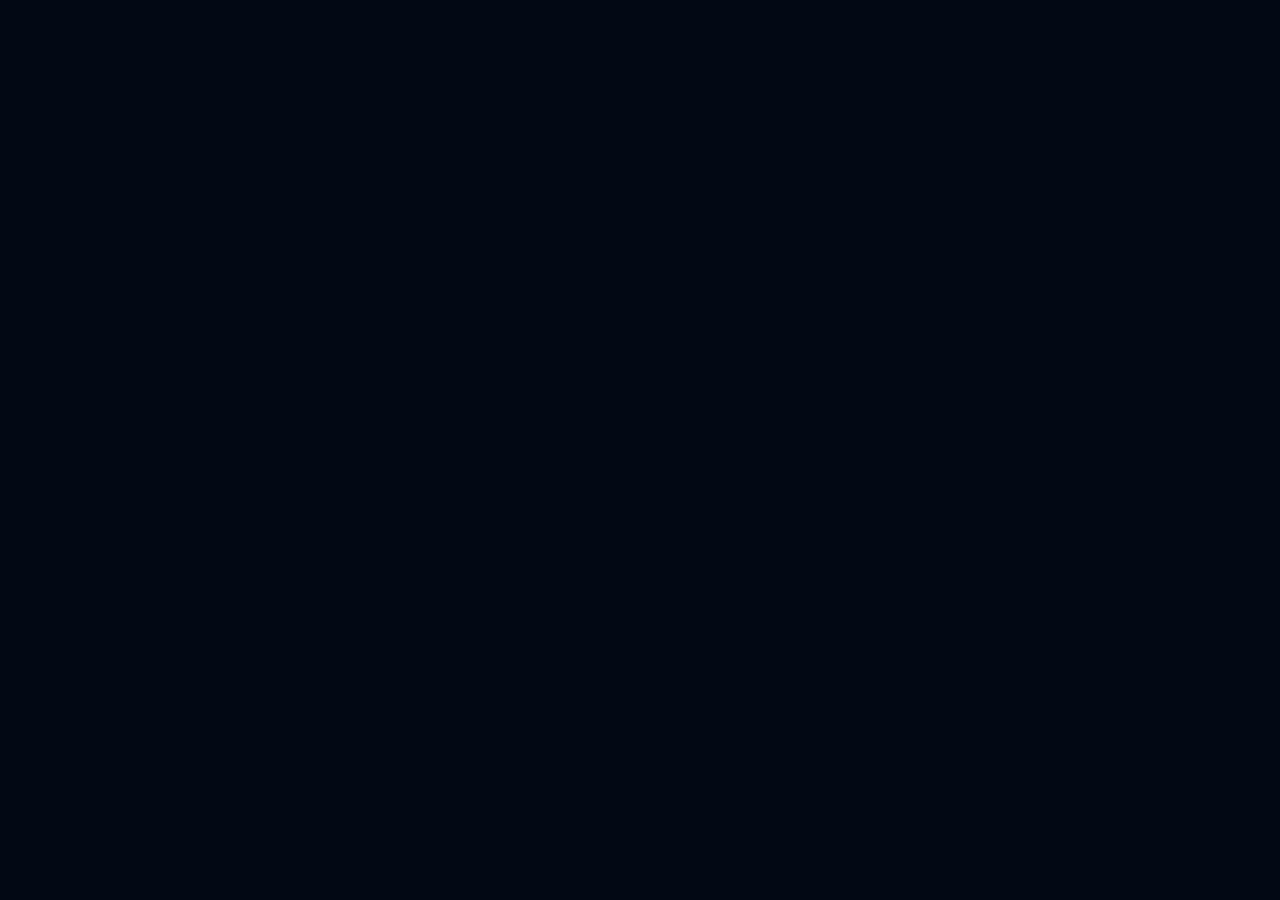
==== commit 02491a26: "Merge branch 'main' of https://github.com/Evellynvick/BIINKS_3D" ====
--- a/index.html
+++ b/index.html
@@ -6,351 +6,13 @@
 
     <title>Biinks 3D | Impressão 3D</title>
 
-    <link rel="stylesheet" href="style.css">
+    <link rel="stylesheet" href="style.css"> 
 
     <link rel="stylesheet" href="https://cdnjs.cloudflare.com/ajax/libs/font-awesome/6.5.2/css/all.min.css">
 </head>
 
 <body>
 
-<header class="site-header">
-
-    <div class="header-container">
-
-        <a href="index.html" class="brand">
-            <img src="imagens/logo_blinks_3d.png"
-                 alt="Blinks 3D"
-                 class="brand-logo">
-        </a>
-
-        <nav class="main-nav">
-
-            <a href="modelos.html">Modelos</a>
-
-            <a href="pedido.html">
-                Como fazer o pedido
-            </a>
-
-            <a href="materiais.html">
-                Materiais
-            </a>
-
-            <a href="orcamento.html"
-               class="nav-button">
-                Orçamento
-            </a>
-
-        </nav>
-
-    </div>
-
-</header>
-
-
-<main>
-
-    <!-- HERO -->
-
-    <section class="home-hero">
-
-        <div class="container">
-
-            <span class="eyebrow">
-                IMPRESSÃO 3D SOB MEDIDA
-            </span>
-
-            <h1>
-                Damos vida às suas ideias
-                em <span>3D.</span>
-            </h1>
-
-            <p class="hero-text">
-                Modelos, peças e projetos produzidos através
-                de impressão 3D, feitos para transformar
-                ideias em objetos reais.
-            </p>
-
-            <div class="hero-actions">
-
-                <a href="modelos.html" class="btn btn-primary">
-                    Ver nossos trabalhos
-                </a>
-
-                <a href="orcamento.html" class="btn btn-secondary">
-                    Solicitar orçamento
-                </a>
-
-            </div>
-
-        </div>
-
-    </section>
-
-
-    <!-- QUEM SOMOS -->
-
-    <section class="about-section">
-
-        <div class="container about-grid">
-
-            <div>
-
-                <span class="section-label">
-                    QUEM SOMOS
-                </span>
-
-                <h2>
-                    Impressão 3D feita
-                    para transformar ideias.
-                </h2>
-
-            </div>
-
-            <div>
-
-                <p>
-                    A Biinks 3D trabalha com impressão 3D
-                    para transformar projetos digitais em
-                    objetos físicos.
-                </p>
-
-                <p>
-                    Produzimos modelos decorativos, peças
-                    personalizadas, protótipos e diferentes
-                    tipos de projetos de acordo com a
-                    necessidade de cada cliente.
-                </p>
-
-                <p>
-                    Nosso objetivo é unir tecnologia,
-                    criatividade e atenção aos detalhes
-                    para entregar peças que realmente
-                    façam sentido para cada projeto.
-                </p>
-
-            </div>
-
-        </div>
-
-    </section>
-
-
-    <!-- TRABALHOS -->
-
-    <section class="projects-section">
-
-        <div class="container">
-
-            <div class="section-heading">
-
-                <div>
-
-                    <span class="section-label">
-                        NOSSOS TRABALHOS
-                    </span>
-
-                    <h2>
-                        O que já fizemos
-                    </h2>
-
-                </div>
-
-                <a href="modelos.html" class="text-link">
-                    Ver todos →
-                </a>
-
-            </div>
-
-
-            <div class="projects-grid">
-
-                <!-- FOTO 1 -->
-
-                <article class="project-card">
-
-                    <div class="project-image">
-
-                        <img src="imagens/projeto1.jpg"
-                             alt="Projeto produzido pela Biinks 3D">
-
-                    </div>
-
-                    <div class="project-info">
-
-                        <span>
-                            Projeto 01
-                        </span>
-
-                        <h3>
-                            Modelo personalizado
-                        </h3>
-
-                    </div>
-
-                </article>
-
-
-                <!-- FOTO 2 -->
-
-                <article class="project-card">
-
-                    <div class="project-image">
-
-                        <img src="imagens/projeto2.jpg"
-                             alt="Projeto produzido pela Biinks 3D">
-
-                    </div>
-
-                    <div class="project-info">
-
-                        <span>
-                            Projeto 02
-                        </span>
-
-                        <h3>
-                            Peça em impressão 3D
-                        </h3>
-
-                    </div>
-
-                </article>
-
-
-                <!-- FOTO 3 -->
-
-                <article class="project-card">
-
-                    <div class="project-image">
-
-                        <img src="imagens/projeto3.jpg"
-                             alt="Projeto produzido pela Biinks 3D">
-
-                    </div>
-
-                    <div class="project-info">
-
-                        <span>
-                            Projeto 03
-                        </span>
-
-                        <h3>
-                            Modelo decorativo
-                        </h3>
-
-                    </div>
-
-                </article>
-
-
-                <!-- FOTO 4 -->
-
-                <article class="project-card">
-
-                    <div class="project-image">
-
-                        <img src="imagens/projeto4.jpg"
-                             alt="Projeto produzido pela Biinks 3D">
-
-                    </div>
-
-                    <div class="project-info">
-
-                        <span>
-                            Projeto 04
-                        </span>
-
-                        <h3>
-                            Projeto personalizado
-                        </h3>
-
-                    </div>
-
-                </article>
-
-            </div>
-
-        </div>
-
-    </section>
-
-
-    <!-- CTA -->
-
-    <section class="home-cta">
-
-        <div class="container">
-
-            <span class="section-label">
-                TEM UMA IDEIA?
-            </span>
-
-            <h2>
-                Vamos transformar seu projeto
-                em algo real.
-            </h2>
-
-            <a href="orcamento.html" class="btn btn-primary">
-                Solicitar orçamento
-            </a>
-
-        </div>
-
-    </section>
-
-</main>
-
-
-<footer class="site-footer">
-
-    <div class="footer-container">
-
-        <div class="footer-brand">
-            <img src="imagens/logo_blinks_3d.png"
-                 alt="Biinks 3D"
-                 class="footer-logo">
-
-            <p>Que o Senhor Deus seja louvado!</p>
-        </div>
-
-        <div class="footer-navigation">
-            <a href="index.html">Início</a>
-            <a href="modelos.html">Modelos</a>
-            <a href="pedido.html">Como pedir</a>
-            <a href="materiais.html">Materiais</a>
-            <a href="orcamento.html">Orçamento</a>
-        </div>
-
-        <div class="footer-social">
-            <span>Encontre a gente</span>
-
-            <div class="social-icons">
-
-                <a href="https://wa.me/5581991167109"
-                   target="_blank"
-                   rel="noopener noreferrer"
-                   aria-label="WhatsApp">
-                    <i class="fa-brands fa-whatsapp"></i>
-                </a>
-
-                <a href="https://www.instagram.com/biinks3d/"
-                   target="_blank"
-                   rel="noopener noreferrer"
-                   aria-label="Instagram">
-                    <i class="fa-brands fa-instagram"></i>
-                </a>
-
-            </div>
-        </div>
-
-    </div>
-
-    <div class="footer-bottom">
-        <p>© 2026 Biinks 3D · Todos os direitos reservados.</p>
-    </div>
-
-</footer>
-
-
 <script src="script.js"></script>
 
 </body>
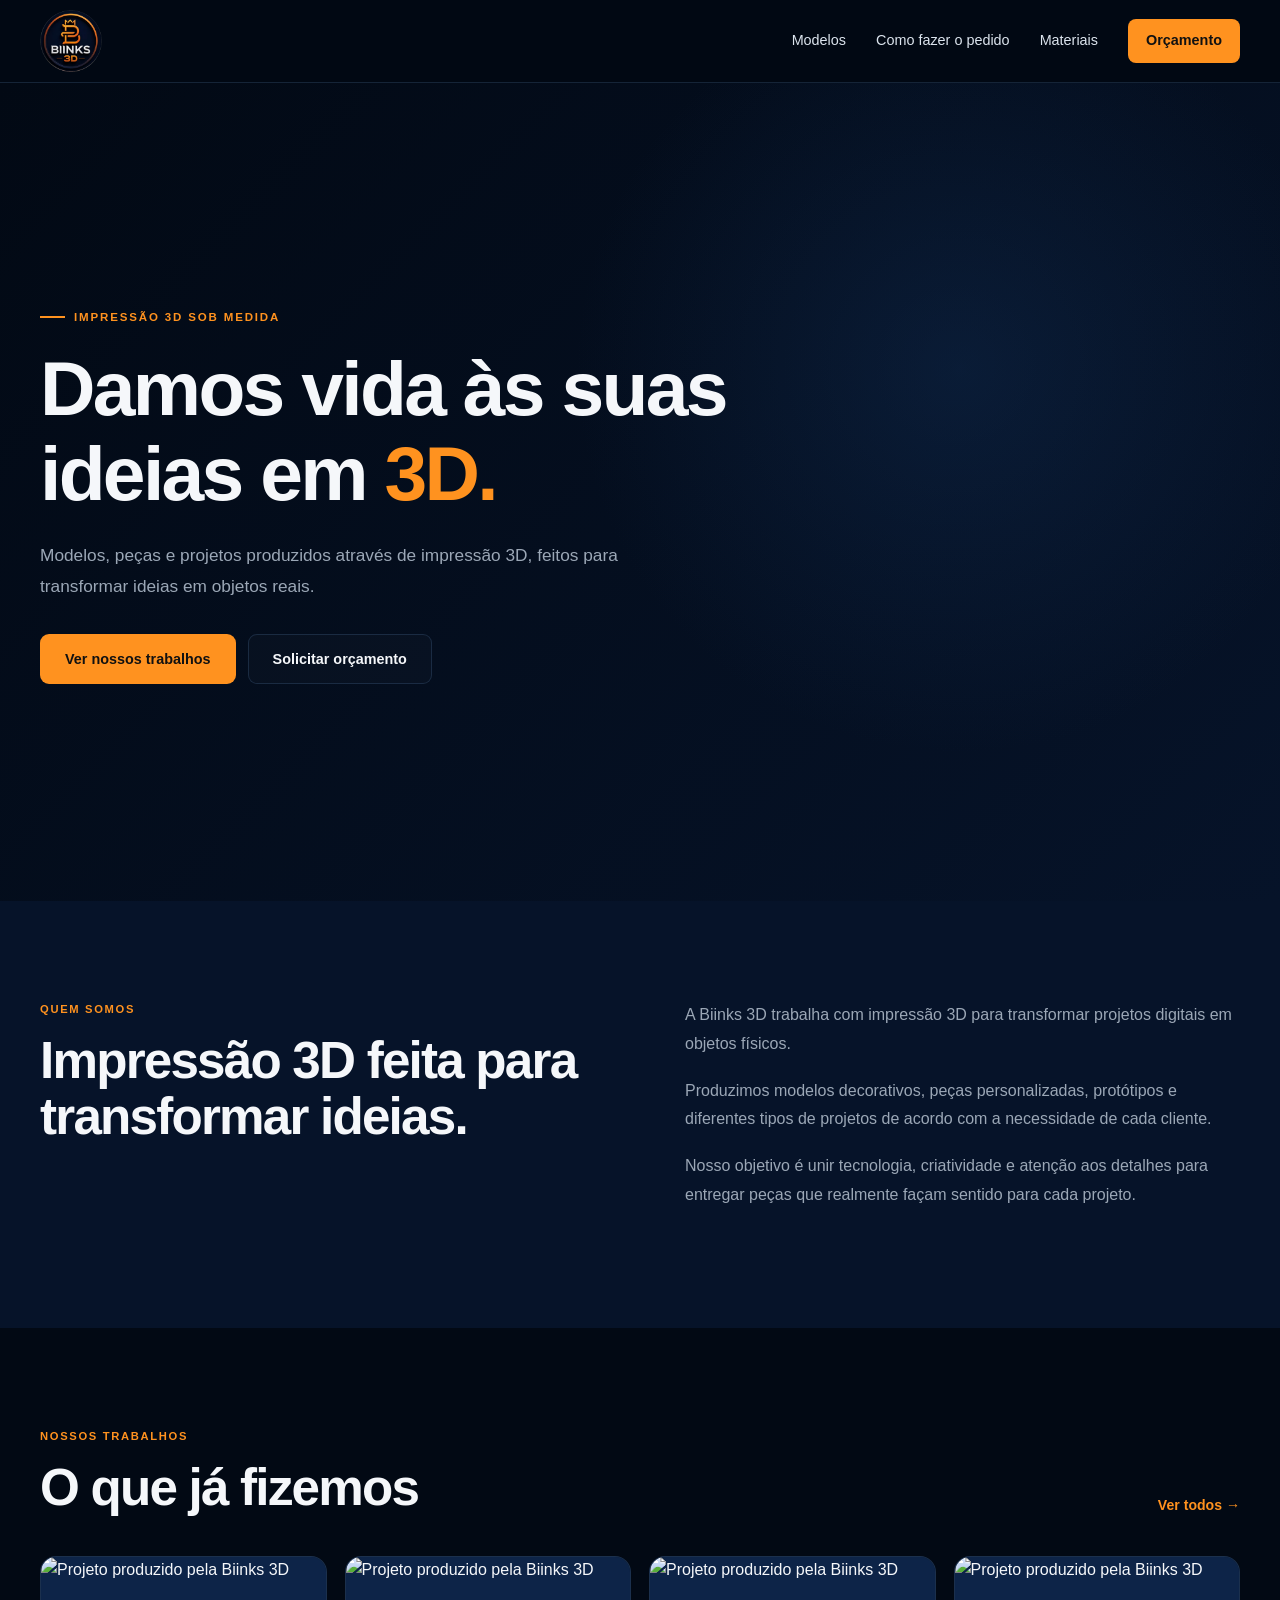
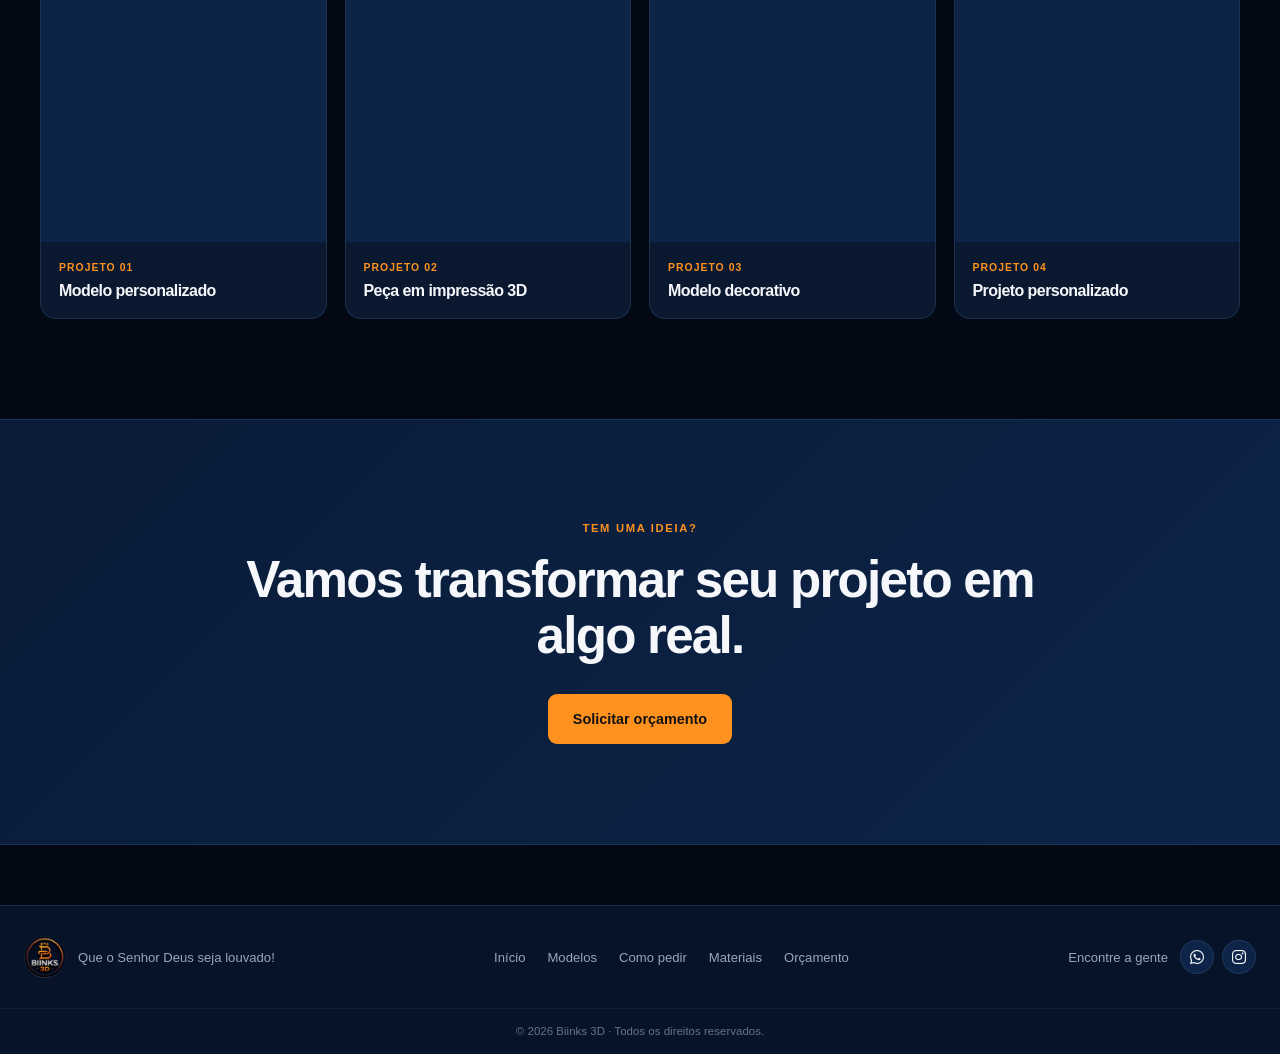
==== commit 936fc67c: "mudanças de estilo e fotos e preços" ====
--- a/index.html
+++ b/index.html
@@ -6,13 +6,351 @@
 
     <title>Biinks 3D | Impressão 3D</title>
 
-    <link rel="stylesheet" href="style.css"> 
+    <link rel="stylesheet" href="style.css">
 
     <link rel="stylesheet" href="https://cdnjs.cloudflare.com/ajax/libs/font-awesome/6.5.2/css/all.min.css">
 </head>
 
 <body>
 
+<header class="site-header">
+
+    <div class="header-container">
+
+        <a href="index.html" class="brand">
+            <img src="imagens/logo_blinks_3d.png"
+                 alt="Blinks 3D"
+                 class="brand-logo">
+        </a>
+
+        <nav class="main-nav">
+
+            <a href="modelos.html">Modelos</a>
+
+            <a href="pedido.html">
+                Como fazer o pedido
+            </a>
+
+            <a href="materiais.html">
+                Materiais
+            </a>
+
+            <a href="orcamento.html"
+               class="nav-button">
+                Orçamento
+            </a>
+
+        </nav>
+
+    </div>
+
+</header>
+
+
+<main>
+
+    <!-- HERO -->
+
+    <section class="home-hero">
+
+        <div class="container">
+
+            <span class="eyebrow">
+                IMPRESSÃO 3D SOB MEDIDA
+            </span>
+
+            <h1>
+                Damos vida às suas ideias
+                em <span>3D.</span>
+            </h1>
+
+            <p class="hero-text">
+                Modelos, peças e projetos produzidos através
+                de impressão 3D, feitos para transformar
+                ideias em objetos reais.
+            </p>
+
+            <div class="hero-actions">
+
+                <a href="modelos.html" class="btn btn-primary">
+                    Ver nossos trabalhos
+                </a>
+
+                <a href="orcamento.html" class="btn btn-secondary">
+                    Solicitar orçamento
+                </a>
+
+            </div>
+
+        </div>
+
+    </section>
+
+
+    <!-- QUEM SOMOS -->
+
+    <section class="about-section">
+
+        <div class="container about-grid">
+
+            <div>
+
+                <span class="section-label">
+                    QUEM SOMOS
+                </span>
+
+                <h2>
+                    Impressão 3D feita
+                    para transformar ideias.
+                </h2>
+
+            </div>
+
+            <div>
+
+                <p>
+                    A Biinks 3D trabalha com impressão 3D
+                    para transformar projetos digitais em
+                    objetos físicos.
+                </p>
+
+                <p>
+                    Produzimos modelos decorativos, peças
+                    personalizadas, protótipos e diferentes
+                    tipos de projetos de acordo com a
+                    necessidade de cada cliente.
+                </p>
+
+                <p>
+                    Nosso objetivo é unir tecnologia,
+                    criatividade e atenção aos detalhes
+                    para entregar peças que realmente
+                    façam sentido para cada projeto.
+                </p>
+
+            </div>
+
+        </div>
+
+    </section>
+
+
+    <!-- TRABALHOS -->
+
+    <section class="projects-section">
+
+        <div class="container">
+
+            <div class="section-heading">
+
+                <div>
+
+                    <span class="section-label">
+                        NOSSOS TRABALHOS
+                    </span>
+
+                    <h2>
+                        O que já fizemos
+                    </h2>
+
+                </div>
+
+                <a href="modelos.html" class="text-link">
+                    Ver todos →
+                </a>
+
+            </div>
+
+
+            <div class="projects-grid">
+
+                <!-- FOTO 1 -->
+
+                <article class="project-card">
+
+                    <div class="project-image">
+
+                        <img src="imagens/projeto1.jpg"
+                             alt="Projeto produzido pela Biinks 3D">
+
+                    </div>
+
+                    <div class="project-info">
+
+                        <span>
+                            Projeto 01
+                        </span>
+
+                        <h3>
+                            Modelo personalizado
+                        </h3>
+
+                    </div>
+
+                </article>
+
+
+                <!-- FOTO 2 -->
+
+                <article class="project-card">
+
+                    <div class="project-image">
+
+                        <img src="imagens/projeto2.jpg"
+                             alt="Projeto produzido pela Biinks 3D">
+
+                    </div>
+
+                    <div class="project-info">
+
+                        <span>
+                            Projeto 02
+                        </span>
+
+                        <h3>
+                            Peça em impressão 3D
+                        </h3>
+
+                    </div>
+
+                </article>
+
+
+                <!-- FOTO 3 -->
+
+                <article class="project-card">
+
+                    <div class="project-image">
+
+                        <img src="imagens/projeto3.jpg"
+                             alt="Projeto produzido pela Biinks 3D">
+
+                    </div>
+
+                    <div class="project-info">
+
+                        <span>
+                            Projeto 03
+                        </span>
+
+                        <h3>
+                            Modelo decorativo
+                        </h3>
+
+                    </div>
+
+                </article>
+
+
+                <!-- FOTO 4 -->
+
+                <article class="project-card">
+
+                    <div class="project-image">
+
+                        <img src="imagens/projeto4.jpg"
+                             alt="Projeto produzido pela Biinks 3D">
+
+                    </div>
+
+                    <div class="project-info">
+
+                        <span>
+                            Projeto 04
+                        </span>
+
+                        <h3>
+                            Projeto personalizado
+                        </h3>
+
+                    </div>
+
+                </article>
+
+            </div>
+
+        </div>
+
+    </section>
+
+
+    <!-- CTA -->
+
+    <section class="home-cta">
+
+        <div class="container">
+
+            <span class="section-label">
+                TEM UMA IDEIA?
+            </span>
+
+            <h2>
+                Vamos transformar seu projeto
+                em algo real.
+            </h2>
+
+            <a href="orcamento.html" class="btn btn-primary">
+                Solicitar orçamento
+            </a>
+
+        </div>
+
+    </section>
+
+</main>
+
+
+<footer class="site-footer">
+
+    <div class="footer-container">
+
+        <div class="footer-brand">
+            <img src="imagens/logo_blinks_3d.png"
+                 alt="Biinks 3D"
+                 class="footer-logo">
+
+            <p>Que o Senhor Deus seja louvado!</p>
+        </div>
+
+        <div class="footer-navigation">
+            <a href="index.html">Início</a>
+            <a href="modelos.html">Modelos</a>
+            <a href="pedido.html">Como pedir</a>
+            <a href="materiais.html">Materiais</a>
+            <a href="orcamento.html">Orçamento</a>
+        </div>
+
+        <div class="footer-social">
+            <span>Encontre a gente</span>
+
+            <div class="social-icons">
+
+                <a href="https://wa.me/5581991167109"
+                   target="_blank"
+                   rel="noopener noreferrer"
+                   aria-label="WhatsApp">
+                    <i class="fa-brands fa-whatsapp"></i>
+                </a>
+
+                <a href="https://www.instagram.com/biinks3d/"
+                   target="_blank"
+                   rel="noopener noreferrer"
+                   aria-label="Instagram">
+                    <i class="fa-brands fa-instagram"></i>
+                </a>
+
+            </div>
+        </div>
+
+    </div>
+
+    <div class="footer-bottom">
+        <p>© 2026 Biinks 3D · Todos os direitos reservados.</p>
+    </div>
+
+</footer>
+
+
 <script src="script.js"></script>
 
 </body>
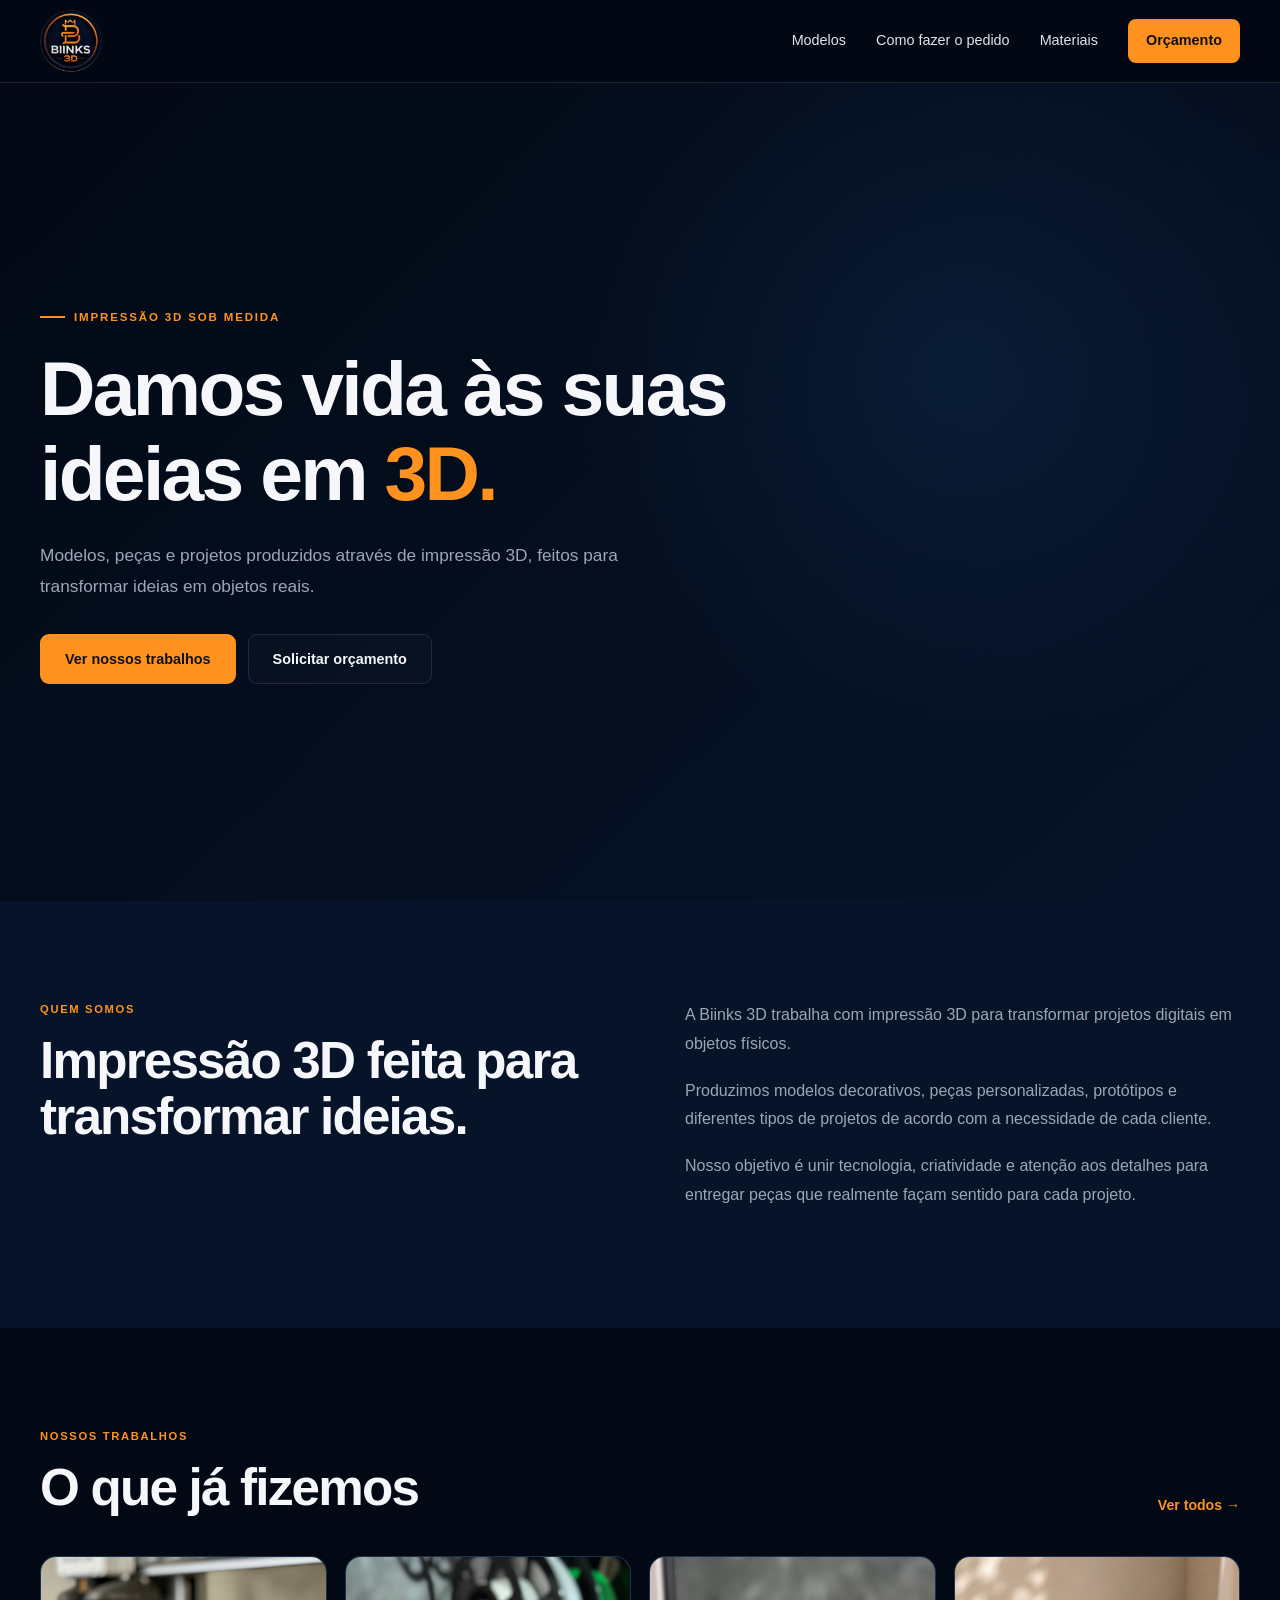
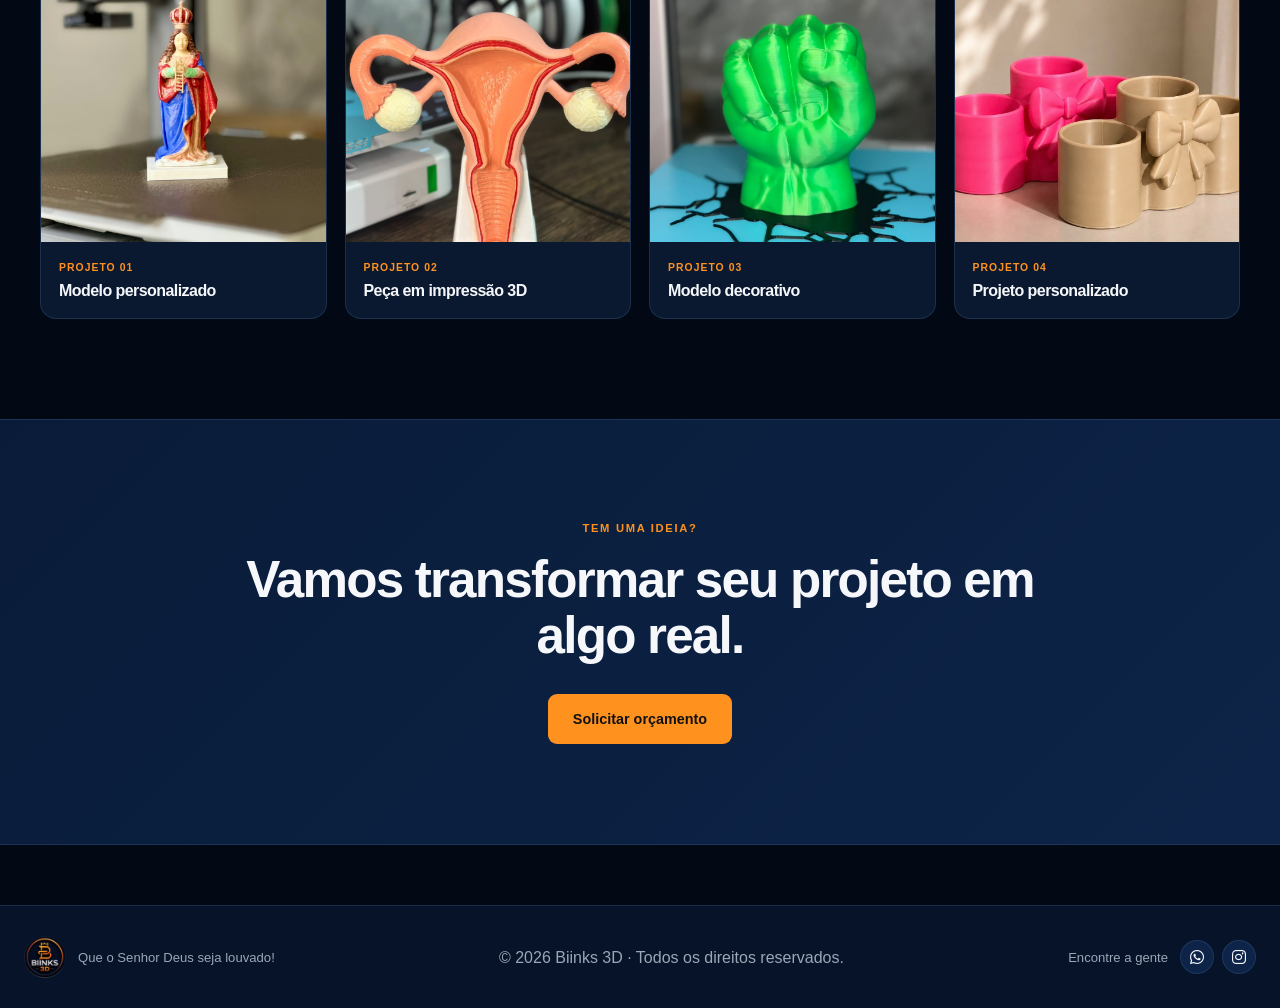
==== commit 95b98b18: "teste" ====
--- a/index.html
+++ b/index.html
@@ -170,7 +170,7 @@
 
                     <div class="project-image">
 
-                        <img src="imagens/projeto1.jpg"
+                        <img src="imagens/projeto1.jpeg"
                              alt="Projeto produzido pela Biinks 3D">
 
                     </div>
@@ -196,7 +196,7 @@
 
                     <div class="project-image">
 
-                        <img src="imagens/projeto2.jpg"
+                        <img src="imagens/projeto2.jpeg"
                              alt="Projeto produzido pela Biinks 3D">
 
                     </div>
@@ -222,7 +222,7 @@
 
                     <div class="project-image">
 
-                        <img src="imagens/projeto3.jpg"
+                        <img src="imagens/projeto3.jpeg"
                              alt="Projeto produzido pela Biinks 3D">
 
                     </div>
@@ -248,7 +248,7 @@
 
                     <div class="project-image">
 
-                        <img src="imagens/projeto4.jpg"
+                        <img src="imagens/projeto4.jpeg"
                              alt="Projeto produzido pela Biinks 3D">
 
                     </div>
@@ -313,11 +313,7 @@
         </div>
 
         <div class="footer-navigation">
-            <a href="index.html">Início</a>
-            <a href="modelos.html">Modelos</a>
-            <a href="pedido.html">Como pedir</a>
-            <a href="materiais.html">Materiais</a>
-            <a href="orcamento.html">Orçamento</a>
+            <p>© 2026 Biinks 3D · Todos os direitos reservados.</p>
         </div>
 
         <div class="footer-social">
@@ -344,9 +340,7 @@
 
     </div>
 
-    <div class="footer-bottom">
-        <p>© 2026 Biinks 3D · Todos os direitos reservados.</p>
-    </div>
+    
 
 </footer>
 
--- a/style.css
+++ b/style.css
@@ -51,6 +51,9 @@
 
 html {
     scroll-behavior: smooth;
+    width: 100%;
+    max-width: 100%;
+    overflow-x: hidden;
 }
 
 body {
@@ -1817,67 +1820,170 @@
    ORÇAMENTO — TABLET
 ======================================== */
 
+/* ========================================
+   CORREÇÃO — TABLET
+======================================== */
+
 @media (min-width: 701px) and (max-width: 1050px) {
 
+    html,
+    body {
+        width: 100%;
+        max-width: 100%;
+        overflow-x: hidden;
+    }
+
+    /* Largura geral */
+    .container,
+    .header-container,
+    .footer-container {
+        width: calc(100% - 40px);
+        max-width: 100%;
+        min-width: 0;
+    }
+
+    /* HEADER */
+    .header-container {
+        gap: 15px;
+        min-width: 0;
+    }
+
+    .main-nav {
+        flex: 1;
+        min-width: 0;
+        display: flex;
+        flex-wrap: wrap;
+        justify-content: flex-end;
+        gap: 16px;
+    }
+
+    .main-nav a {
+        font-size: 0.82rem;
+        white-space: nowrap;
+    }
+
+    /* HOME — PROJETOS */
+    .projects-grid {
+        grid-template-columns: repeat(2, minmax(0, 1fr));
+        width: 100%;
+        max-width: 100%;
+    }
+
+    .project-card {
+        min-width: 0;
+        max-width: 100%;
+    }
+
+    /* GALERIA */
+    .gallery-grid {
+        grid-template-columns: repeat(2, minmax(0, 1fr));
+        width: 100%;
+        max-width: 100%;
+    }
+
+    .gallery-card {
+        min-width: 0;
+        max-width: 100%;
+    }
+
+    /* PROCESSO */
+    .process-grid {
+        grid-template-columns: repeat(2, minmax(0, 1fr));
+        width: 100%;
+        max-width: 100%;
+    }
+
+    .process-card {
+        min-width: 0;
+        max-width: 100%;
+    }
+
+    /* MATERIAIS */
+    .materials-grid {
+        grid-template-columns: repeat(2, minmax(0, 1fr));
+        width: 100%;
+        max-width: 100%;
+    }
+
+    .material-card {
+        min-width: 0;
+        max-width: 100%;
+    }
+
+    /* ORÇAMENTO */
     .quote-layout {
-        display: grid !important;
-
-        grid-template-columns: minmax(0, 1.6fr) minmax(240px, 0.9fr) !important;
-
-        grid-template-rows: auto !important;
-
-        column-gap: 35px;
-        row-gap: 0;
-
-        align-items: start;
-
         width: 100%;
-
-        position: relative;
-
-        height: auto !important;
-        min-height: 0 !important;
-    }
-
-    .quote-form {
-        grid-column: 1 !important;
-        grid-row: 1 !important;
-
-        width: 100%;
-
-        position: relative !important;
-
-        height: auto !important;
-        min-height: 0 !important;
-
-        margin: 0 !important;
-
-        overflow: visible !important;
-
-        z-index: 1;
-    }
-
+        max-width: 100%;
+        min-width: 0;
+    }
+
+    .quote-form,
     .quote-info {
-        grid-column: 2 !important;
-        grid-row: 1 !important;
-
-        width: 100%;
-
-        position: relative !important;
-
-        height: auto !important;
-        min-height: 0 !important;
-
-        margin: 0 !important;
-        padding: 10px 0 30px !important;
-
-        overflow: visible !important;
-
-        z-index: 1;
-    }
-
-    .quote-info h2 {
-        margin-top: 0 !important;
-    }
-
+        min-width: 0;
+        max-width: 100%;
+    }
+
+    /* FOOTER */
+    .footer-container {
+        flex-wrap: wrap;
+        justify-content: center;
+        gap: 20px;
+    }
+
+    .footer-brand,
+    .footer-navigation,
+    .footer-social {
+        min-width: 0;
+        max-width: 100%;
+    }
+
+    .footer-navigation {
+        flex-wrap: wrap;
+        justify-content: center;
+        gap: 12px 18px;
+    }
+}
+
+/* ========================================
+   HOME — TABLET MAIS COMPACTO
+======================================== */
+
+@media (min-width: 701px) and (max-width: 1050px) {
+
+    /* Hero principal */
+    .home-hero {
+        min-height: auto;
+        padding: 50px 0;
+    }
+
+    .home-hero h1 {
+        margin-bottom: 18px;
+    }
+
+    .hero-text {
+        margin-bottom: 24px;
+    }
+
+    /* Quem somos */
+    .about-section {
+        padding: 70px 0;
+    }
+
+    .about-grid {
+        gap: 50px;
+    }
+
+    /* Projetos */
+    .projects-section {
+        padding: 70px 0;
+    }
+
+    .section-heading {
+        margin-bottom: 28px;
+    }
+
+    /* CTA */
+    .home-cta {
+        padding: 65px 0;
+    }
 }
